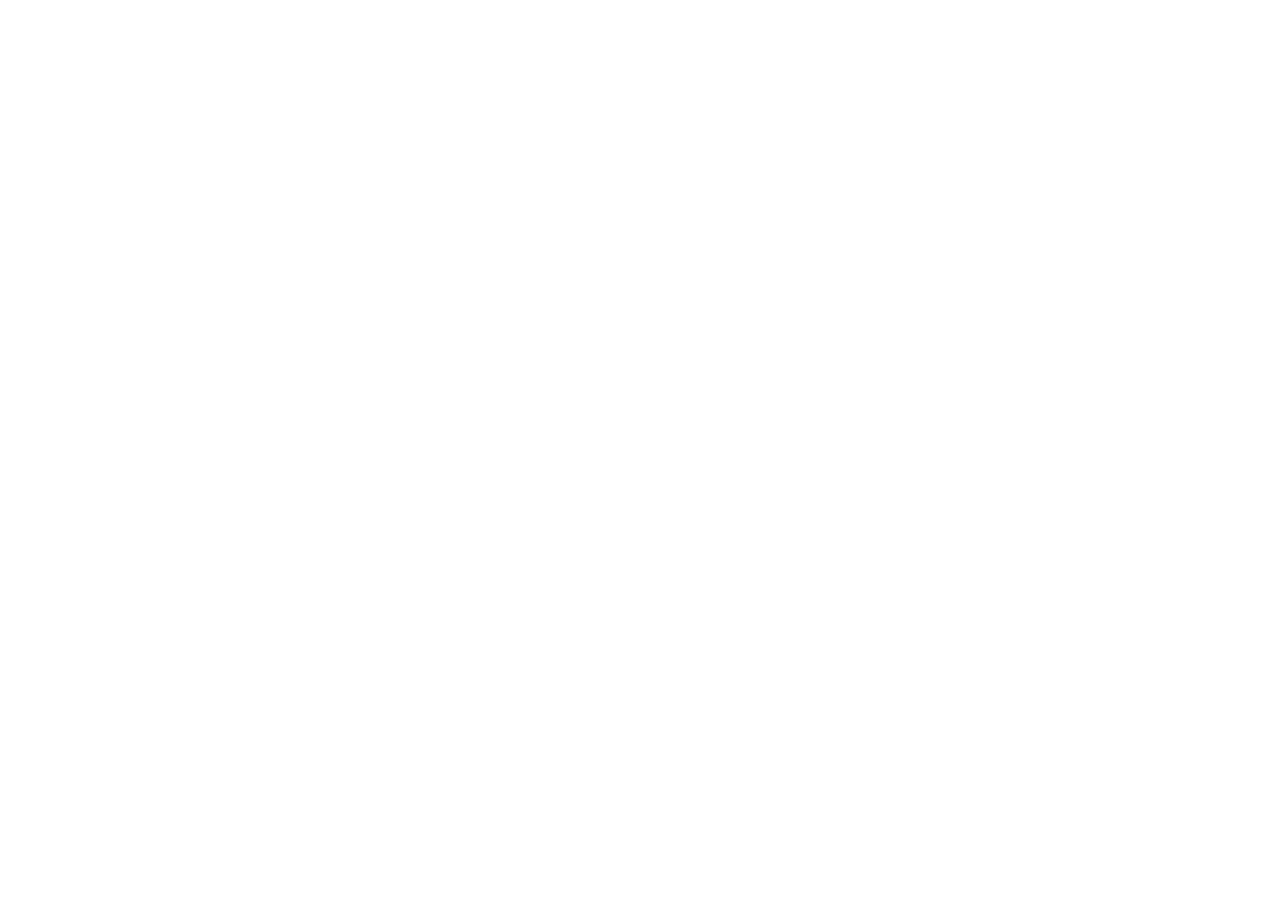
==== index.html @ 86a09c43 "start project" ====
<!DOCTYPE html>
<html lang="en">
<head>
    <meta charset="UTF-8">
    <meta name="viewport" content="width=device-width, initial-scale=1.0">
    <title>Countries api</title>
</head>
<body>
    

    <script src="./app.js"></script>
</body>
</html>
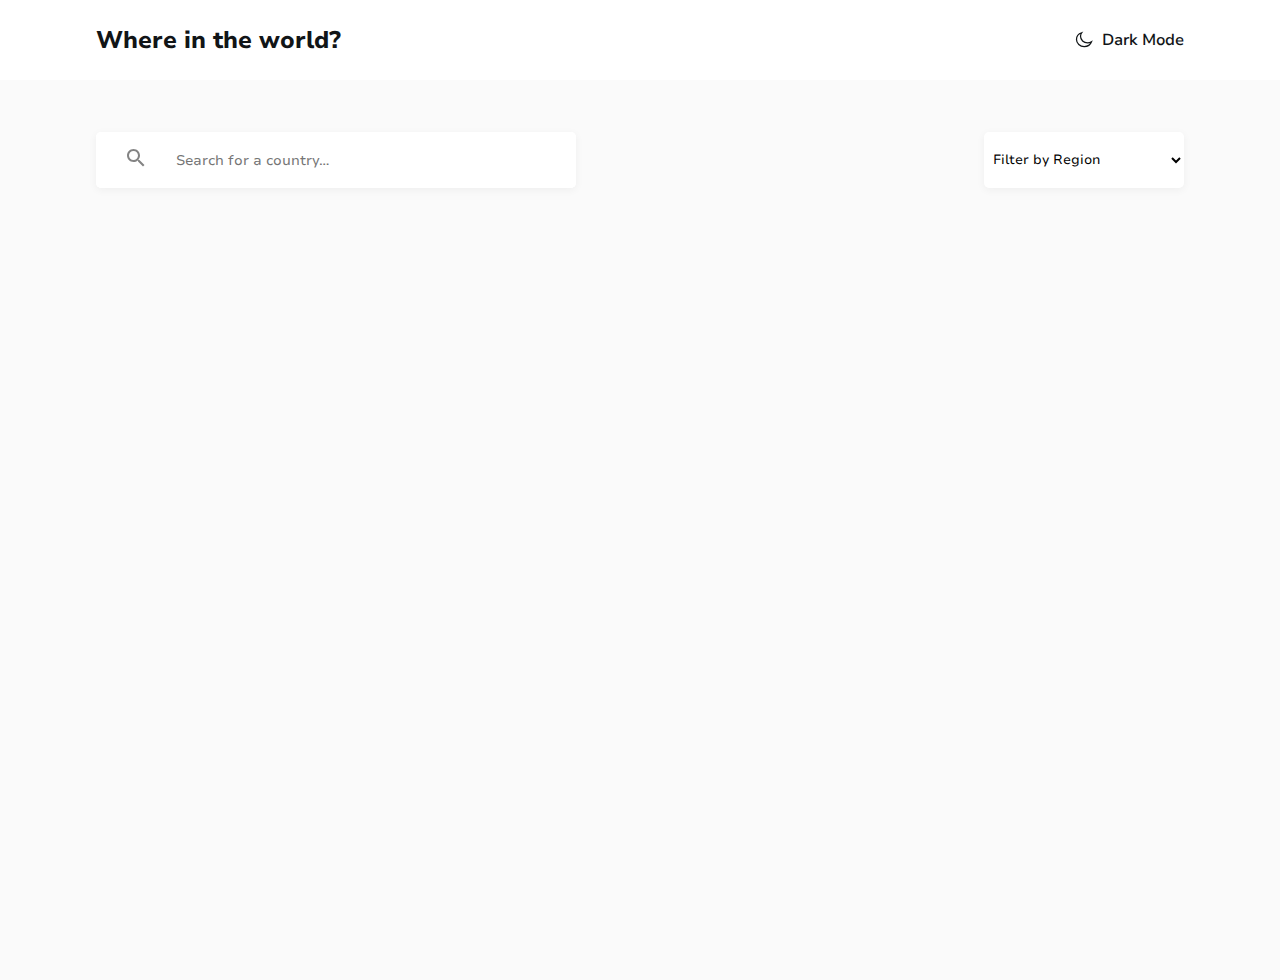
==== commit 88623eb5: "start project" ====
--- a/index.html
+++ b/index.html
@@ -1,13 +1,61 @@
 <!DOCTYPE html>
 <html lang="en">
-<head>
-    <meta charset="UTF-8">
-    <meta name="viewport" content="width=device-width, initial-scale=1.0">
+  <head>
+    <meta charset="UTF-8" />
+    <meta name="viewport" content="width=device-width, initial-scale=1.0" />
     <title>Countries api</title>
-</head>
-<body>
-    
+    <link rel="stylesheet" href="./assets/css/style.css" />
+    <link rel="stylesheet" href="./assets/css/responsive.css" />
+  </head>
+  <body>
 
+    <!-- Header Section -->
+    <header class="header-content">
+      <div class="container header-container">
+        <div class="header-container--title">
+          <h1>Where in the world?</h1>
+        </div>
+        <div class="header-container--theme">
+          <img
+            src="./assets/image/light-moon.svg"
+            alt="dark theme image"
+            class="light-theme--moon"
+          />
+          <p class="light-theme--title">Dark Mode</p>
+        </div>
+      </div>
+    </header>
+
+    <!-- Main Section -->
+    <main class="main-content">
+        <!-- Section One -->
+      <section class="main-header--section">
+        <div class="container main-header--container">
+          <form class="search-content">
+            <button type="submit" class="search-image">
+              <img src="./assets/image/search-icon.svg" alt="" />
+            </button>
+            <input
+              type="text"
+              placeholder="Search for a country…"
+              name="search"
+              class="search-input"
+            />
+          </form>
+          <select class="select-section">
+            <option value="">Filter by Region</option>
+            <option value="value1">Africa</option>
+            <option value="value2">America</option>
+            <option value="value3">Asia</option>
+            <option value="value4">Europe</option>
+            <option value="value5">Oceania</option>
+          </select>
+        </div>
+      </section>
+      
+      <!-- Section Two -->
+      <section></section>
+    </main>
     <script src="./app.js"></script>
-</body>
-</html>+  </body>
+</html>
--- a/assets/css/style.css
+++ b/assets/css/style.css
@@ -0,0 +1,126 @@
+* {
+  margin: 0;
+  padding: 0;
+  font-family: "Nunito Sans";
+  box-sizing: border-box;
+}
+:root {
+  --color-white: #fff;
+  --color-cinder: #111517;
+  --color-alabaster:#FAFAFA;
+  --color-BattleshipGrey:#848484;
+}
+
+@font-face {
+  src: url("../font/NunitoSans_10pt-ExtraBold.ttf");
+  font-family: "Nunito Sans";
+  font-weight: 800;
+}
+@font-face {
+  src: url("../font/NunitoSans_10pt-SemiBold.ttf");
+  font-family: "Nunito Sans";
+  font-weight: 600;
+}
+@font-face {
+    src: url("../font/NunitoSans_7pt-Regular.ttf");
+    font-family: "Nunito Sans";
+    font-weight: 400;
+}
+
+/* Header Section */
+.header-content {
+  width: 100%;
+  height: 80px;
+  background: var(--color-white, #fff);
+  box-shadow: 0px 2px 4px 0px rgba(0, 0, 0, 0.06);
+  display: flex;
+  align-items: center;
+  justify-content: center;
+}
+.header-container {
+  width: 85%;
+  height: 100%;
+  display: flex;
+  align-items: center;
+  justify-content: space-between;
+}
+.header-container--title > h1 {
+  color: var(--color-cinder, #111517);
+  font-size: 24px;
+  font-weight: 800;
+}
+.header-container--theme {
+  display: flex;
+  gap: 8px;
+}
+.light-theme--moon {
+  width: 20px;
+  height: 20px;
+}
+.light-theme--title {
+  color: var(--color-cinder, #111517);
+  font-size: 16px;
+  font-weight: 600;
+}
+.main-content{
+    width: 100%;
+    height: 100dvh;
+    background-color: var(--color-alabaster,#FAFAFA);
+}
+
+/* Main Section */
+
+.main-header--section{
+    width: 100%;
+    height: 160px;
+    display: flex;
+    align-items: center;
+    justify-content: center;
+}
+.main-header--container{
+    width: 85%;
+    height: 100%;
+    /* background-color: red; */
+    display: flex;
+    align-items: center;
+    justify-content: space-between;
+}
+.search-content{
+    width: 480px;
+    height: 56px;
+    border-radius: 5px;
+    background: var(--color-white,#fff);
+    box-shadow: 0px 2px 9px 0px rgba(0, 0, 0, 0.05);
+    display: flex;
+    justify-content: center;
+}
+.search-image{
+    width: 80px;
+    height: 100%;
+    border-style: none;
+    background: var(--color-white,#fff);
+    border-radius: 5px;
+}
+.search-image>img{
+    width: 18px;
+    height: 18px;
+}
+.search-input{
+    width: 400px;
+    height: 100%;
+    color: var(--color-BattleshipGrey,#848484);
+    font-size: 14px;
+    font-weight: 400;
+    border-radius: 5px;
+    border-style: none;
+}
+.select-section{
+    width: 200px;
+    height: 56px;
+    border-radius: 5px;
+    background: var(--color-white,#fff);
+    box-shadow: 0px 2px 9px 0px rgba(0, 0, 0, 0.05);
+    border-style: none;
+    padding: 5px;
+    box-sizing: border-box;
+}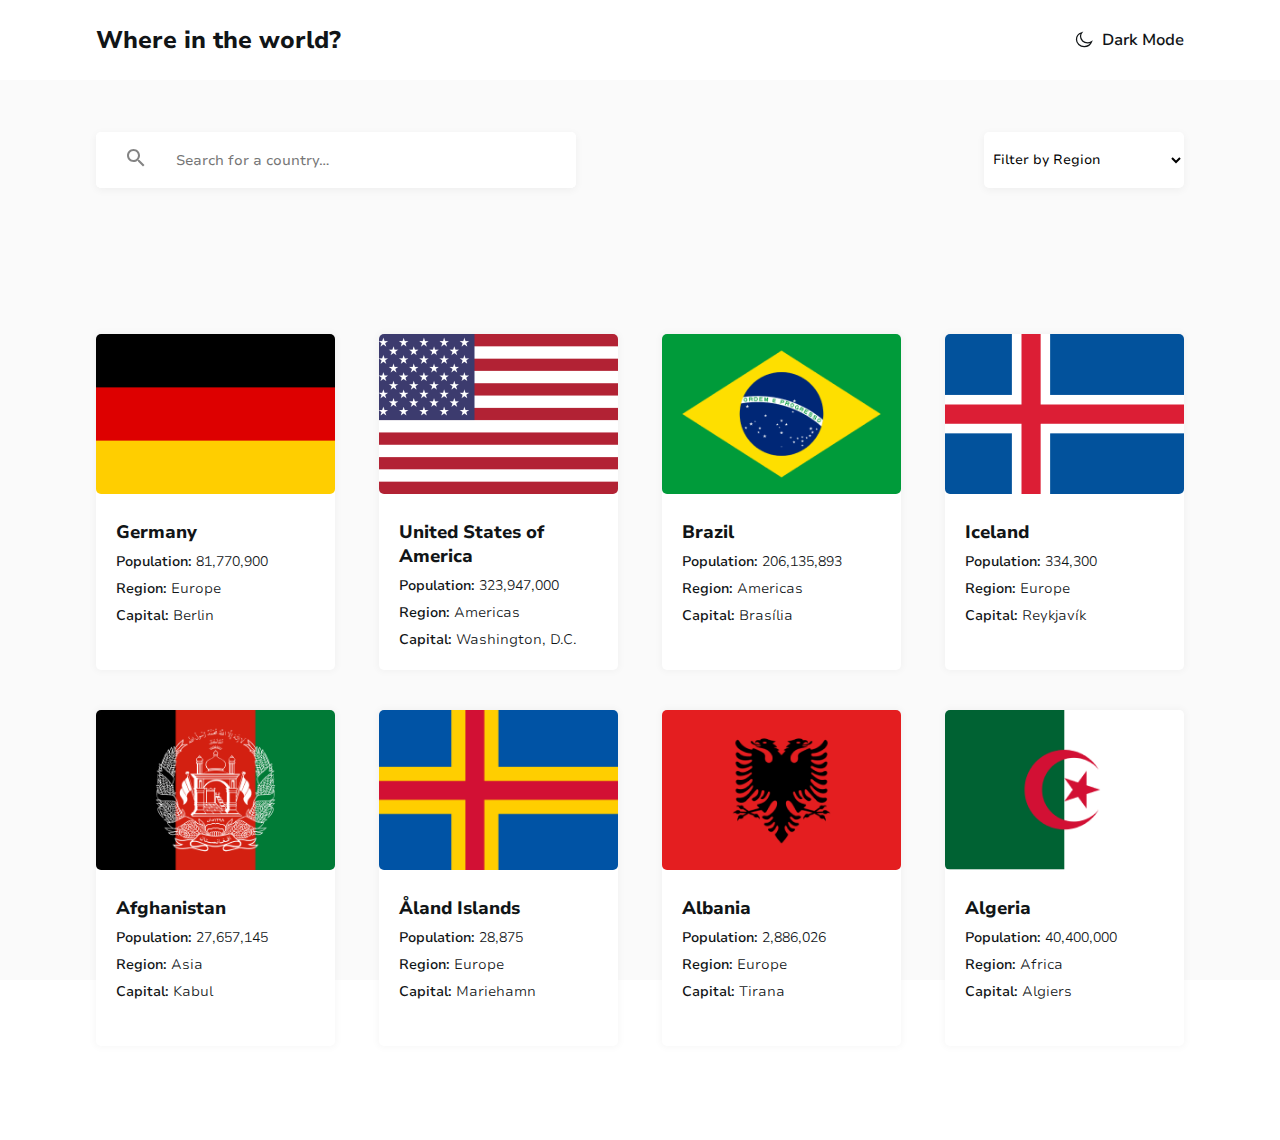
==== commit 12b546ea: "html-css end" ====
--- a/index.html
+++ b/index.html
@@ -8,7 +8,6 @@
     <link rel="stylesheet" href="./assets/css/responsive.css" />
   </head>
   <body>
-
     <!-- Header Section -->
     <header class="header-content">
       <div class="container header-container">
@@ -28,7 +27,7 @@
 
     <!-- Main Section -->
     <main class="main-content">
-        <!-- Section One -->
+      <!-- Section One -->
       <section class="main-header--section">
         <div class="container main-header--container">
           <form class="search-content">
@@ -52,9 +51,122 @@
           </select>
         </div>
       </section>
-      
+
       <!-- Section Two -->
-      <section></section>
+      <section class="main-body--section">
+        <div class="container main-body--container">
+          <div class="container-box">
+            <div class="container-box--img">
+              <img src="./assets/image/germany.png" alt="germany flag" />
+            </div>
+            <div class="container-box--about">
+              <strong class="box-title">Germany</strong>
+              <div class="box-about">
+                <p>Population: <span>81,770,900</span></p>
+                <p>Region: <span>Europe</span></p>
+                <p>Capital: <span>Berlin</span></p>
+              </div>
+            </div>
+          </div>
+          <div class="container-box">
+            <div class="container-box--img">
+              <img src="./assets/image/USD.png" alt="usd flag" />
+            </div>
+            <div class="container-box--about">
+              <strong class="box-title">United States of America</strong>
+              <div class="box-about">
+                <p>Population: <span>323,947,000</span></p>
+                <p>Region: <span>Americas</span></p>
+                <p>Capital: <span>Washington, D.C.</span></p>
+              </div>
+            </div>
+          </div>
+          <div class="container-box">
+            <div class="container-box--img">
+              <img src="./assets/image/brazil.png" alt="brazil flag" />
+            </div>
+            <div class="container-box--about">
+              <srtong class="box-title">Brazil</srtong>
+              <div class="box-about">
+                <p>Population: <span>206,135,893</span></p>
+                <p>Region: <span>Americas</span></p>
+                <p>Capital: <span>Brasília</span></p>
+              </div>
+            </div>
+          </div>
+          <div class="container-box">
+            <div class="container-box--img">
+              <img src="./assets/image/iceland.png" alt="icelang flag" />
+            </div>
+            <div class="container-box--about">
+              <strong class="box-title">Iceland</strong>
+              <div class="box-about">
+                <p>Population: <span>334,300</span></p>
+                <p>Region: <span>Europe</span></p>
+                <p>Capital: <span>Reykjavík</span></p>
+              </div>
+            </div>
+          </div>
+          <div class="container-box">
+            <div class="container-box--img">
+              <img
+                src="./assets/image/afghanistan.png"
+                alt="afghanistan flag"
+              />
+            </div>
+            <div class="container-box--about">
+              <strong class="box-title">Afghanistan</strong>
+              <div class="box-about">
+                <p>Population: <span>27,657,145</span></p>
+                <p>Region: <span>Asia</span></p>
+                <p>Capital: <span>Kabul</span></p>
+              </div>
+            </div>
+          </div>
+          <div class="container-box">
+            <div class="container-box--img">
+              <img
+                src="./assets/image/aland-islands.png"
+                alt="aland-islands flag"
+              />
+            </div>
+            <div class="container-box--about">
+              <strong class="box-title">Åland Islands</strong>
+              <div class="box-about">
+                <p>Population: <span>28,875</span></p>
+                <p>Region: <span>Europe</span></p>
+                <p>Capital: <span>Mariehamn</span></p>
+              </div>
+            </div>
+          </div>
+          <div class="container-box">
+            <div class="container-box--img">
+              <img src="./assets/image/albania.png" alt="albania flag" />
+            </div>
+            <div class="container-box--about">
+              <strong class="box-title">Albania</strong>
+              <div class="box-about">
+                <p>Population: <span>2,886,026</span></p>
+                <p>Region: <span>Europe</span></p>
+                <p>Capital: <span>Tirana</span></p>
+              </div>
+            </div>
+          </div>
+          <div class="container-box">
+            <div class="container-box--img">
+              <img src="./assets/image/algeria.png" alt="algeria flag" />
+            </div>
+            <div class="container-box--about">
+              <strong class="box-title">Algeria</strong>
+              <div class="box-about">
+                <p>Population: <span>40,400,000</span></p>
+                <p>Region: <span>Africa</span></p>
+                <p>Capital: <span>Algiers</span></p>
+              </div>
+            </div>
+          </div>
+        </div>
+      </section>
     </main>
     <script src="./app.js"></script>
   </body>
--- a/assets/css/style.css
+++ b/assets/css/style.css
@@ -25,6 +25,11 @@
     src: url("../font/NunitoSans_7pt-Regular.ttf");
     font-family: "Nunito Sans";
     font-weight: 400;
+}
+@font-face {
+    src: url("../font/NunitoSans_7pt-Light.ttf");
+    font-family: "Nunito Sans";
+    font-weight: 300;
 }
 
 /* Header Section */
@@ -70,6 +75,7 @@
 
 /* Main Section */
 
+/* Section One */
 .main-header--section{
     width: 100%;
     height: 160px;
@@ -80,7 +86,6 @@
 .main-header--container{
     width: 85%;
     height: 100%;
-    /* background-color: red; */
     display: flex;
     align-items: center;
     justify-content: space-between;
@@ -123,4 +128,59 @@
     border-style: none;
     padding: 5px;
     box-sizing: border-box;
+}
+
+/* SEction Two */
+.main-body--section{
+    width: 100%;
+    height: 100dvh;
+    display: flex;
+    align-items: center;
+    justify-content: center;
+}
+.main-body--container{
+    width: 85%;
+    height: auto;
+    display: flex;
+    align-items: center;
+    justify-content: space-between;
+    flex-wrap: wrap;
+    gap: 40px;
+}
+.container-box{
+    width: 22%;
+    height: 336px;
+    border-radius: 5px;
+    background: var(--color-white,#fff);
+    box-shadow: 0px 0px 7px 2px rgba(0, 0, 0, 0.03);
+}
+.container-box--img{
+    width: 100%;
+}
+.container-box--img>img{
+    width: 100%;
+    height: 160px;
+    object-fit: cover;
+    object-position: 50% 50%;
+    border-radius: 5px;
+}
+.box-title{
+    color: var(--color-cinder,#111517);
+    font-size: 18px;
+    font-weight: 800;
+}
+.container-box--about{
+    width: 100%;
+    padding: 20px;
+}
+.box-about>p{
+    color: var(--color-cinder,#111517);
+    font-size: 14px;
+    font-weight: 600;
+    margin-top: 8px;
+}
+.box-about>p>span{
+    color: var(--color-cinder,#111517);
+    font-size: 14px;
+    font-weight: 300;
 }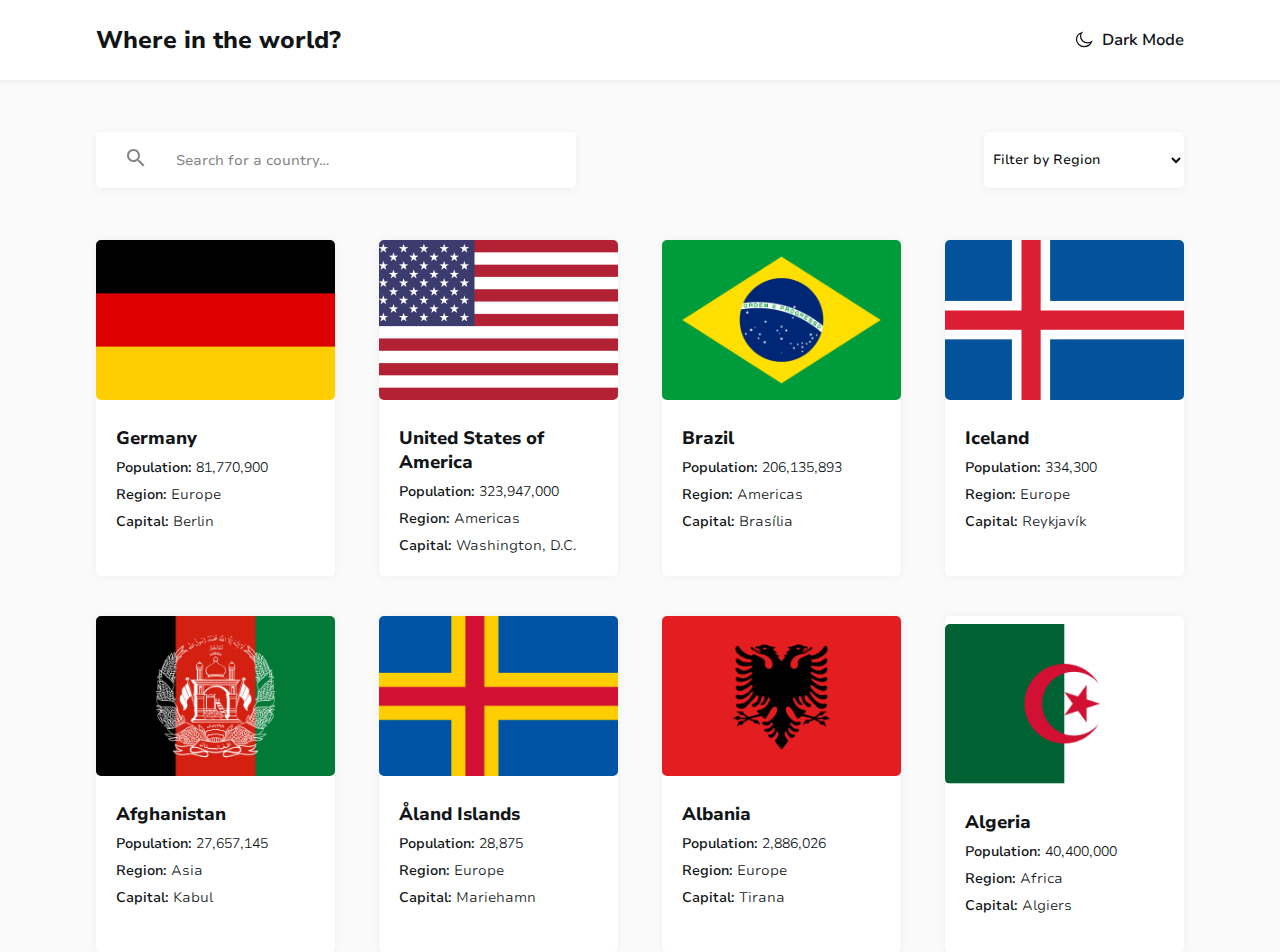
==== commit 4d216eaf: "detail page" ====
--- a/index.html
+++ b/index.html
@@ -12,7 +12,7 @@
     <header class="header-content">
       <div class="container header-container">
         <div class="header-container--title">
-          <h1>Where in the world?</h1>
+          <a href="./detail.html">Where in the world?</a>
         </div>
         <div class="header-container--theme">
           <img
@@ -62,9 +62,9 @@
             <div class="container-box--about">
               <strong class="box-title">Germany</strong>
               <div class="box-about">
-                <p>Population: <span>81,770,900</span></p>
-                <p>Region: <span>Europe</span></p>
-                <p>Capital: <span>Berlin</span></p>
+                <p class="box-about--content">Population: <span>81,770,900</span></p>
+                <p class="box-about--content">Region: <span>Europe</span></p>
+                <p class="box-about--content">Capital: <span>Berlin</span></p>
               </div>
             </div>
           </div>
@@ -75,9 +75,9 @@
             <div class="container-box--about">
               <strong class="box-title">United States of America</strong>
               <div class="box-about">
-                <p>Population: <span>323,947,000</span></p>
-                <p>Region: <span>Americas</span></p>
-                <p>Capital: <span>Washington, D.C.</span></p>
+                <p class="box-about--content">Population: <span>323,947,000</span></p>
+                <p class="box-about--content">Region: <span>Americas</span></p>
+                <p class="box-about--content">Capital: <span>Washington, D.C.</span></p>
               </div>
             </div>
           </div>
@@ -88,9 +88,9 @@
             <div class="container-box--about">
               <srtong class="box-title">Brazil</srtong>
               <div class="box-about">
-                <p>Population: <span>206,135,893</span></p>
-                <p>Region: <span>Americas</span></p>
-                <p>Capital: <span>Brasília</span></p>
+                <p class="box-about--content">Population: <span>206,135,893</span></p>
+                <p class="box-about--content">Region: <span>Americas</span></p>
+                <p class="box-about--content">Capital: <span>Brasília</span></p>
               </div>
             </div>
           </div>
@@ -101,9 +101,9 @@
             <div class="container-box--about">
               <strong class="box-title">Iceland</strong>
               <div class="box-about">
-                <p>Population: <span>334,300</span></p>
-                <p>Region: <span>Europe</span></p>
-                <p>Capital: <span>Reykjavík</span></p>
+                <p class="box-about--content">Population: <span>334,300</span></p>
+                <p class="box-about--content">Region: <span>Europe</span></p>
+                <p class="box-about--content">Capital: <span>Reykjavík</span></p>
               </div>
             </div>
           </div>
@@ -117,9 +117,9 @@
             <div class="container-box--about">
               <strong class="box-title">Afghanistan</strong>
               <div class="box-about">
-                <p>Population: <span>27,657,145</span></p>
-                <p>Region: <span>Asia</span></p>
-                <p>Capital: <span>Kabul</span></p>
+                <p class="box-about--content">Population: <span>27,657,145</span></p>
+                <p class="box-about--content">Region: <span>Asia</span></p>
+                <p class="box-about--content">Capital: <span>Kabul</span></p>
               </div>
             </div>
           </div>
@@ -133,9 +133,9 @@
             <div class="container-box--about">
               <strong class="box-title">Åland Islands</strong>
               <div class="box-about">
-                <p>Population: <span>28,875</span></p>
-                <p>Region: <span>Europe</span></p>
-                <p>Capital: <span>Mariehamn</span></p>
+                <p class="box-about--content">Population: <span>28,875</span></p>
+                <p class="box-about--content">Region: <span>Europe</span></p>
+                <p class="box-about--content">Capital: <span>Mariehamn</span></p>
               </div>
             </div>
           </div>
@@ -146,22 +146,22 @@
             <div class="container-box--about">
               <strong class="box-title">Albania</strong>
               <div class="box-about">
-                <p>Population: <span>2,886,026</span></p>
-                <p>Region: <span>Europe</span></p>
-                <p>Capital: <span>Tirana</span></p>
+                <p class="box-about--content">Population: <span>2,886,026</span></p>
+                <p class="box-about--content">Region: <span>Europe</span></p>
+                <p class="box-about--content">Capital: <span>Tirana</span></p>
               </div>
             </div>
           </div>
           <div class="container-box">
             <div class="container-box--img">
-              <img src="./assets/image/algeria.png" alt="algeria flag" />
+              <img class="box-about--content" src="./assets/image/algeria.png" alt="algeria flag" />
             </div>
             <div class="container-box--about">
               <strong class="box-title">Algeria</strong>
               <div class="box-about">
-                <p>Population: <span>40,400,000</span></p>
-                <p>Region: <span>Africa</span></p>
-                <p>Capital: <span>Algiers</span></p>
+                <p class="box-about--content">Population: <span>40,400,000</span></p>
+                <p class="box-about--content">Region: <span>Africa</span></p>
+                <p class="box-about--content">Capital: <span>Algiers</span></p>
               </div>
             </div>
           </div>
--- a/assets/css/style.css
+++ b/assets/css/style.css
@@ -5,10 +5,14 @@
   box-sizing: border-box;
 }
 :root {
+  /* Light Theme */
   --color-white: #fff;
   --color-cinder: #111517;
-  --color-alabaster:#FAFAFA;
-  --color-BattleshipGrey:#848484;
+  --color-alabaster: #fafafa;
+  --color-BattleshipGrey: #848484;
+  /* Dark Theme */
+  --color-darkSlateGrey: #2b3844;
+  --color-ebonyClay: #202c36;
 }
 
 @font-face {
@@ -22,14 +26,20 @@
   font-weight: 600;
 }
 @font-face {
-    src: url("../font/NunitoSans_7pt-Regular.ttf");
-    font-family: "Nunito Sans";
-    font-weight: 400;
+  src: url("../font/NunitoSans_7pt-Regular.ttf");
+  font-family: "Nunito Sans";
+  font-weight: 400;
 }
 @font-face {
-    src: url("../font/NunitoSans_7pt-Light.ttf");
-    font-family: "Nunito Sans";
-    font-weight: 300;
+  src: url("../font/NunitoSans_7pt-Light.ttf");
+  font-family: "Nunito Sans";
+  font-weight: 300;
+}
+body {
+  background-color: var(--color-alabaster, #fafafa);
+}
+body.active {
+  background-color: var(--color-ebonyClay, #202c36);
 }
 
 /* Header Section */
@@ -42,6 +52,9 @@
   align-items: center;
   justify-content: center;
 }
+body.active .header-content {
+  background-color: var(--color-darkSlateGrey, #2b3844);
+}
 .header-container {
   width: 85%;
   height: 100%;
@@ -49,10 +62,14 @@
   align-items: center;
   justify-content: space-between;
 }
-.header-container--title > h1 {
+.header-container--title > a {
   color: var(--color-cinder, #111517);
   font-size: 24px;
   font-weight: 800;
+  text-decoration: none;
+}
+body.active .header-container--title > a {
+  color: var(--color-white, #fff);
 }
 .header-container--theme {
   display: flex;
@@ -61,126 +78,276 @@
 .light-theme--moon {
   width: 20px;
   height: 20px;
+  cursor: pointer;
 }
 .light-theme--title {
   color: var(--color-cinder, #111517);
   font-size: 16px;
   font-weight: 600;
 }
-.main-content{
-    width: 100%;
-    height: 100dvh;
-    background-color: var(--color-alabaster,#FAFAFA);
+body.active .light-theme--title {
+  color: var(--color-white, #fff);
+}
+.main-content {
+  width: 100%;
 }
 
 /* Main Section */
 
 /* Section One */
-.main-header--section{
-    width: 100%;
-    height: 160px;
-    display: flex;
-    align-items: center;
-    justify-content: center;
-}
-.main-header--container{
-    width: 85%;
-    height: 100%;
-    display: flex;
-    align-items: center;
-    justify-content: space-between;
-}
-.search-content{
-    width: 480px;
-    height: 56px;
-    border-radius: 5px;
-    background: var(--color-white,#fff);
-    box-shadow: 0px 2px 9px 0px rgba(0, 0, 0, 0.05);
-    display: flex;
-    justify-content: center;
-}
-.search-image{
-    width: 80px;
-    height: 100%;
-    border-style: none;
-    background: var(--color-white,#fff);
-    border-radius: 5px;
-}
-.search-image>img{
-    width: 18px;
-    height: 18px;
-}
-.search-input{
-    width: 400px;
-    height: 100%;
-    color: var(--color-BattleshipGrey,#848484);
-    font-size: 14px;
-    font-weight: 400;
-    border-radius: 5px;
-    border-style: none;
-}
-.select-section{
-    width: 200px;
-    height: 56px;
-    border-radius: 5px;
-    background: var(--color-white,#fff);
-    box-shadow: 0px 2px 9px 0px rgba(0, 0, 0, 0.05);
-    border-style: none;
-    padding: 5px;
-    box-sizing: border-box;
-}
-
-/* SEction Two */
-.main-body--section{
-    width: 100%;
-    height: 100dvh;
-    display: flex;
-    align-items: center;
-    justify-content: center;
-}
-.main-body--container{
-    width: 85%;
-    height: auto;
-    display: flex;
-    align-items: center;
-    justify-content: space-between;
-    flex-wrap: wrap;
-    gap: 40px;
-}
-.container-box{
-    width: 22%;
-    height: 336px;
-    border-radius: 5px;
-    background: var(--color-white,#fff);
-    box-shadow: 0px 0px 7px 2px rgba(0, 0, 0, 0.03);
-}
-.container-box--img{
-    width: 100%;
-}
-.container-box--img>img{
-    width: 100%;
-    height: 160px;
-    object-fit: cover;
-    object-position: 50% 50%;
-    border-radius: 5px;
-}
-.box-title{
-    color: var(--color-cinder,#111517);
-    font-size: 18px;
-    font-weight: 800;
-}
-.container-box--about{
-    width: 100%;
-    padding: 20px;
-}
-.box-about>p{
-    color: var(--color-cinder,#111517);
-    font-size: 14px;
-    font-weight: 600;
-    margin-top: 8px;
-}
-.box-about>p>span{
-    color: var(--color-cinder,#111517);
-    font-size: 14px;
-    font-weight: 300;
+.main-header--section {
+  width: 100%;
+  height: 160px;
+  display: flex;
+  align-items: center;
+  justify-content: center;
+}
+.main-header--container {
+  width: 85%;
+  height: 100%;
+  display: flex;
+  align-items: center;
+  justify-content: space-between;
+}
+.search-content {
+  width: 480px;
+  height: 56px;
+  border-radius: 5px;
+  background: var(--color-white, #fff);
+  box-shadow: 0px 2px 9px 0px rgba(0, 0, 0, 0.05);
+  display: flex;
+  justify-content: center;
+}
+.body.active .search-content {
+  background-color: var(--color-darkSlateGrey, #2b3844);
+}
+.search-image {
+  width: 80px;
+  height: 100%;
+  border-style: none;
+  background-color: var(--color-white, #fff);
+  border-radius: 5px;
+}
+.body.active .search-image {
+  background-color: var(--color-darkSlateGrey, #2b3844);
+}
+.search-image > img {
+  width: 18px;
+  height: 18px;
+  background-color: var(--color-white, #fff);
+}
+.body.active .search-image > img {
+  background-color: var(--color-darkSlateGrey, #2b3844) !important;
+}
+.search-input {
+  width: 400px;
+  height: 100%;
+  font-size: 14px;
+  font-weight: 400;
+  border-radius: 5px;
+  border-style: none;
+}
+body.active .search-input {
+  background-color: var(--color-darkSlateGrey, #2b3844);
+}
+.search-input::placeholder {
+  color: var(--color-BattleshipGrey, #848484);
+}
+body.active .search-input::placeholder {
+  color: var(--color-white, #fff);
+}
+.search-input:focus-visible {
+  outline: var(--color-BattleshipGrey, #848484);
+}
+.select-section {
+  width: 200px;
+  height: 56px;
+  border-radius: 5px;
+  background: var(--color-white, #fff);
+  box-shadow: 0px 2px 9px 0px rgba(0, 0, 0, 0.05);
+  border-style: none;
+  padding: 5px;
+  box-sizing: border-box;
+}
+body.active .select-section {
+  background-color: var(--color-darkSlateGrey, #2b3844);
+  color: var(--color-white, #fff);
+}
+
+/* Section Two */
+.main-body--section {
+  width: 100%;
+  height: 100%;
+  /* background-color: red; */
+  display: flex;
+  align-items: center;
+  justify-content: center;
+}
+.main-body--container {
+  width: 85%;
+  height: auto;
+  display: flex;
+  align-items: center;
+  justify-content: space-between;
+  flex-wrap: wrap;
+  gap: 40px;
+}
+.container-box {
+  width: 22%;
+  height: 336px;
+  border-radius: 5px;
+  background: var(--color-white, #fff);
+  box-shadow: 0px 0px 7px 2px rgba(0, 0, 0, 0.03);
+}
+body.active .container-box {
+  background-color: var(--color-darkSlateGrey, #2b3844);
+}
+.container-box--img {
+  width: 100%;
+}
+.container-box--img > img {
+  width: 100%;
+  height: 160px;
+  object-fit: cover;
+  object-position: 50% 50%;
+  border-radius: 5px;
+}
+.box-title {
+  color: var(--color-cinder, #111517);
+  font-size: 18px;
+  font-weight: 800;
+}
+.body.active .box-title {
+  color: red;
+}
+.container-box--about {
+  width: 100%;
+  padding: 20px;
+}
+.box-about--content {
+  color: var(--color-cinder, #111517);
+  font-size: 14px;
+  font-weight: 600;
+  margin-top: 8px;
+}
+.body.active .box-about--content {
+  color: var(--color-white, #fff);
+}
+.box-about > p > span {
+  color: var(--color-cinder, #111517);
+  font-size: 14px;
+  font-weight: 300;
+}
+.body.active .box-about > p > span {
+  color: var(--color-white, #fff);
+}
+
+/* Detail page */
+
+.left-section {
+  width: 100%;
+  height: 150px;
+}
+.container-left {
+  width: 85%;
+  height: 100%;
+  margin: auto;
+  display: flex;
+  align-items: center;
+}
+.container-left-detail {
+  width: 136px;
+  height: 40px;
+  display: flex;
+  align-items: center;
+  justify-content: center;
+}
+.left-image {
+  width: 20px;
+  height: 20px;
+  cursor: pointer;
+  background-color: var(--color-white, #fff);
+  border-color: transparent;
+}
+.body.active .left-image{
+  background-color: var(--color-darkSlateGrey,#2b3844);
+}
+.left-content {
+  width: 60px;
+  height: 20px;
+  color: var(--color-cinder, #111517);
+  font-size: 16px;
+  font-weight: 300;
+  background-color: var(--color-white, #fff);
+  border-color: transparent;
+}
+.body.active .left-content {
+  background-color: var(--color-darkSlateGrey,#2b3844);
+  color: var(--color-white,#fff);
+}
+.detail-container{
+  width: 85%;
+  height: 450px;
+  margin: auto;
+  display: flex;
+  align-items:flex-start;
+  justify-content: center;
+}
+.detail-box--image{
+  width: 49%;
+  height: 100%;
+}
+.box-detail{
+  width: 49%;
+  height: 80%;
+  display: flex;
+  justify-content: space-around;
+  flex-direction: column;
+}
+.detail-image{
+  width: 90%;
+  height: 80%;
+  border-radius: 5px;
+  object-fit: cover;
+  object-position: 50% 50%;
+}
+.detail-box--about{
+  display: flex;
+  align-items: flex-start;
+  justify-content: space-between;
+}
+.detail-about--footer{
+  display: flex;
+  align-items: center;
+  flex-direction: row;
+  gap: 20px;
+}
+.box-detail--title{
+  color:var(--color-cinder, #111517);
+  font-size: 32px;
+  font-weight: 800;
+}
+.detail-about-paragrfh{
+  color:var(--color-cinder, #111517);
+  font-size: 16px;
+  font-weight: 600;
+  line-height: 33px;
+}
+.detail-about-paragrfh>span{
+  color:var(--color-cinder, #111517);
+  font-size: 16px;
+  font-weight: 300;
+}
+.detail-footer--title{
+  color:var(--color-cinder, #111517);
+  font-size: 16px;
+  font-weight: 600;
+}
+.detail-footer--button{
+  width: 96px;
+height: 28px;
+border-radius: 2px;
+border: 0px solid #979797;
+box-shadow: 0px 0px 4px 1px rgba(0, 0, 0, 0.10);
+  background-color: var(--color-white,#fff);
 }--- a/assets/css/responsive.css
+++ b/assets/css/responsive.css
@@ -0,0 +1,188 @@
+@media (max-width: 1200px) {
+  .header-container {
+    width: 90%;
+  }
+  .main-header--container {
+    width: 90%;
+  }
+  .search-content {
+    width: 63%;
+  }
+  .main-body--container {
+    width: 90%;
+    justify-content: space-around;
+  }
+  .container-box {
+    width: 30%;
+  }
+}
+
+@media (max-width: 992px) {
+  /* Index Page */
+  .header-container {
+    width: 90%;
+  }
+  .main-header--container {
+    width: 90%;
+  }
+  .search-content {
+    width: 63%;
+  }
+  .main-body--container {
+    width: 90%;
+    justify-content: space-around;
+  }
+  .container-box {
+    width: 29%;
+    height: 360px;
+  }
+    /* Detail Page */
+    .detail-container{
+      width: 89%;
+      height: 400px;
+      gap: 20px;
+    }
+    .detail-box--image {
+      width: 100%;
+      height: 90%;
+    }
+    .detail-image {
+      width: 100%;
+      height: 80%;
+    }
+    .box-detail {
+      width: 100%;
+      height: 100%;
+      gap: 30px;
+    }
+    .detail-box--about {
+      flex-direction: column;
+      gap: 30px;
+    }
+    .detail-about--footer {
+      flex-wrap: wrap;
+    }
+    .detail-footer--title {
+      width: 100%;
+    }
+}
+
+@media (max-width: 768px) {
+  /* Index Page */
+  .header-container {
+    width: 90%;
+  }
+  .main-header--container {
+    width: 90%;
+  }
+  .search-content {
+    width: 60%;
+  }
+  .main-body--container {
+    width: 90%;
+  }
+  .container-box {
+    width: 45%;
+  }
+  /* Detail Page */
+  .detail-container{
+    width: 93%;
+    height: 400px;
+    display: block;
+  }
+  .detail-box--image {
+    width: 100%;
+    height: 100%;
+  }
+  .detail-image {
+    width: 100%;
+    height: 85%;
+  }
+  .box-detail {
+    width: 100%;
+    height: 100%;
+    gap: 30px;
+  }
+  .detail-box--about {
+    flex-direction: column;
+    gap: 30px;
+  }
+  .detail-about--footer {
+    flex-wrap: wrap;
+  }
+  .detail-footer--title {
+    width: 100%;
+  }
+
+}
+
+@media (max-width: 576px) {
+  /* Index Page */
+  .header-container {
+    width: 93%;
+  }
+  .header-container--title > h1 {
+    font-size: 16px;
+  }
+  .light-theme--title {
+    font-size: 14px;
+  }
+  .light-theme--moon {
+    width: 16px;
+    height: 16px;
+  }
+  .main-header--section {
+    height: 200px;
+  }
+  .main-header--container {
+    width: 93%;
+    height: 65%;
+    flex-direction: column;
+    align-items: normal;
+  }
+  .search-content {
+    width: 100%;
+    height: 48px;
+  }
+  .select-section {
+    height: 48px;
+  }
+  .main-body--container {
+    width: 93%;
+    height: 100dvh;
+    justify-content: center;
+  }
+  .container-box {
+    width: 70%;
+  }
+
+  /* Detail Page */
+  .detail-container{
+    width: 93%;
+    height: 400px;
+    display: block;
+  }
+  .detail-box--image {
+    width: 100%;
+    height: 90%;
+  }
+  .detail-image {
+    width: 100%;
+    height: 80%;
+  }
+  .box-detail {
+    width: 100%;
+    height: 100%;
+    gap: 30px;
+  }
+  .detail-box--about {
+    flex-direction: column;
+    gap: 30px;
+  }
+  .detail-about--footer {
+    flex-wrap: wrap;
+  }
+  .detail-footer--title {
+    width: 100%;
+  }
+}
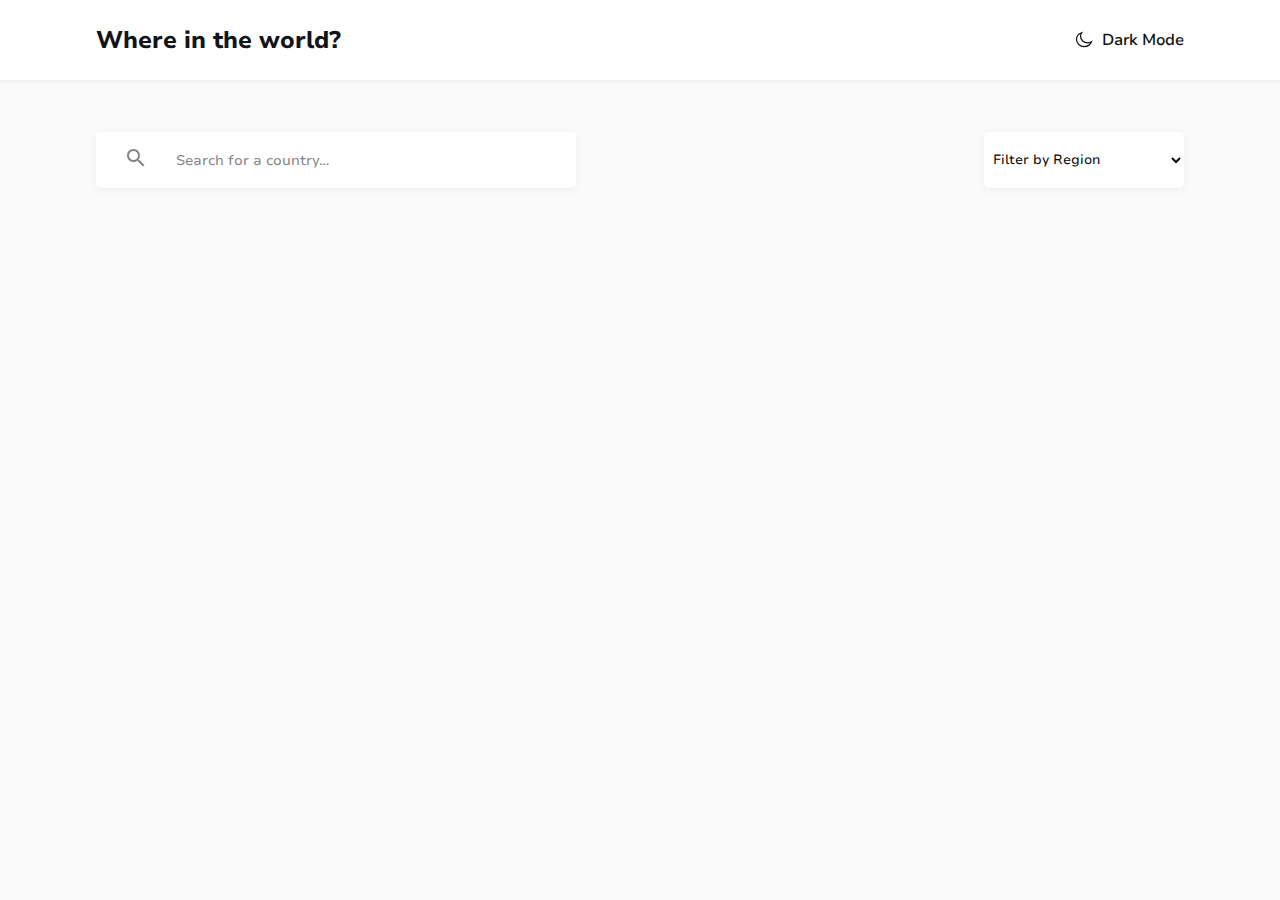
==== commit 5c368ebe: "countries data" ====
--- a/index.html
+++ b/index.html
@@ -43,131 +43,20 @@
           </form>
           <select class="select-section">
             <option value="">Filter by Region</option>
-            <option value="value1">Africa</option>
-            <option value="value2">America</option>
-            <option value="value3">Asia</option>
-            <option value="value4">Europe</option>
-            <option value="value5">Oceania</option>
+            <option value="Africa">Africa</option>
+            <option value="America">America</option>
+            <option value="Asia">Asia</option>
+            <option value="Europe">Europe</option>
+            <option value="Oceania">Oceania</option>
           </select>
         </div>
       </section>
 
       <!-- Section Two -->
       <section class="main-body--section">
-        <div class="container main-body--container">
-          <div class="container-box">
-            <div class="container-box--img">
-              <img src="./assets/image/germany.png" alt="germany flag" />
-            </div>
-            <div class="container-box--about">
-              <strong class="box-title">Germany</strong>
-              <div class="box-about">
-                <p class="box-about--content">Population: <span>81,770,900</span></p>
-                <p class="box-about--content">Region: <span>Europe</span></p>
-                <p class="box-about--content">Capital: <span>Berlin</span></p>
-              </div>
-            </div>
-          </div>
-          <div class="container-box">
-            <div class="container-box--img">
-              <img src="./assets/image/USD.png" alt="usd flag" />
-            </div>
-            <div class="container-box--about">
-              <strong class="box-title">United States of America</strong>
-              <div class="box-about">
-                <p class="box-about--content">Population: <span>323,947,000</span></p>
-                <p class="box-about--content">Region: <span>Americas</span></p>
-                <p class="box-about--content">Capital: <span>Washington, D.C.</span></p>
-              </div>
-            </div>
-          </div>
-          <div class="container-box">
-            <div class="container-box--img">
-              <img src="./assets/image/brazil.png" alt="brazil flag" />
-            </div>
-            <div class="container-box--about">
-              <srtong class="box-title">Brazil</srtong>
-              <div class="box-about">
-                <p class="box-about--content">Population: <span>206,135,893</span></p>
-                <p class="box-about--content">Region: <span>Americas</span></p>
-                <p class="box-about--content">Capital: <span>Brasília</span></p>
-              </div>
-            </div>
-          </div>
-          <div class="container-box">
-            <div class="container-box--img">
-              <img src="./assets/image/iceland.png" alt="icelang flag" />
-            </div>
-            <div class="container-box--about">
-              <strong class="box-title">Iceland</strong>
-              <div class="box-about">
-                <p class="box-about--content">Population: <span>334,300</span></p>
-                <p class="box-about--content">Region: <span>Europe</span></p>
-                <p class="box-about--content">Capital: <span>Reykjavík</span></p>
-              </div>
-            </div>
-          </div>
-          <div class="container-box">
-            <div class="container-box--img">
-              <img
-                src="./assets/image/afghanistan.png"
-                alt="afghanistan flag"
-              />
-            </div>
-            <div class="container-box--about">
-              <strong class="box-title">Afghanistan</strong>
-              <div class="box-about">
-                <p class="box-about--content">Population: <span>27,657,145</span></p>
-                <p class="box-about--content">Region: <span>Asia</span></p>
-                <p class="box-about--content">Capital: <span>Kabul</span></p>
-              </div>
-            </div>
-          </div>
-          <div class="container-box">
-            <div class="container-box--img">
-              <img
-                src="./assets/image/aland-islands.png"
-                alt="aland-islands flag"
-              />
-            </div>
-            <div class="container-box--about">
-              <strong class="box-title">Åland Islands</strong>
-              <div class="box-about">
-                <p class="box-about--content">Population: <span>28,875</span></p>
-                <p class="box-about--content">Region: <span>Europe</span></p>
-                <p class="box-about--content">Capital: <span>Mariehamn</span></p>
-              </div>
-            </div>
-          </div>
-          <div class="container-box">
-            <div class="container-box--img">
-              <img src="./assets/image/albania.png" alt="albania flag" />
-            </div>
-            <div class="container-box--about">
-              <strong class="box-title">Albania</strong>
-              <div class="box-about">
-                <p class="box-about--content">Population: <span>2,886,026</span></p>
-                <p class="box-about--content">Region: <span>Europe</span></p>
-                <p class="box-about--content">Capital: <span>Tirana</span></p>
-              </div>
-            </div>
-          </div>
-          <div class="container-box">
-            <div class="container-box--img">
-              <img class="box-about--content" src="./assets/image/algeria.png" alt="algeria flag" />
-            </div>
-            <div class="container-box--about">
-              <strong class="box-title">Algeria</strong>
-              <div class="box-about">
-                <p class="box-about--content">Population: <span>40,400,000</span></p>
-                <p class="box-about--content">Region: <span>Africa</span></p>
-                <p class="box-about--content">Capital: <span>Algiers</span></p>
-              </div>
-            </div>
-          </div>
-        </div>
+        <div class="container main-body--container"></div>
       </section>
     </main>
-    <script src="./app.js"></script>
+    <script src="./assets/js/app.js"></script>
   </body>
 </html>
--- a/assets/css/style.css
+++ b/assets/css/style.css
@@ -41,6 +41,9 @@
 body.active {
   background-color: var(--color-ebonyClay, #202c36);
 }
+a{
+  text-decoration: none;
+}
 
 /* Header Section */
 .header-content {
@@ -68,7 +71,7 @@
   font-weight: 800;
   text-decoration: none;
 }
-body.active .header-container--title > a {
+body.active .header-container--title  a {
   color: var(--color-white, #fff);
 }
 .header-container--theme {
@@ -118,7 +121,7 @@
   display: flex;
   justify-content: center;
 }
-.body.active .search-content {
+body.active .search-content {
   background-color: var(--color-darkSlateGrey, #2b3844);
 }
 .search-image {
@@ -128,7 +131,7 @@
   background-color: var(--color-white, #fff);
   border-radius: 5px;
 }
-.body.active .search-image {
+body.active .search-image {
   background-color: var(--color-darkSlateGrey, #2b3844);
 }
 .search-image > img {
@@ -136,8 +139,8 @@
   height: 18px;
   background-color: var(--color-white, #fff);
 }
-.body.active .search-image > img {
-  background-color: var(--color-darkSlateGrey, #2b3844) !important;
+body.active .search-image  img {
+  background-color: var(--color-darkSlateGrey, #2b3844);
 }
 .search-input {
   width: 400px;
@@ -178,10 +181,10 @@
 .main-body--section {
   width: 100%;
   height: 100%;
-  /* background-color: red; */
-  display: flex;
-  align-items: center;
-  justify-content: center;
+  display: flex;
+  align-items: center;
+  justify-content: center;
+  padding-bottom: 50px;
 }
 .main-body--container {
   width: 85%;
@@ -210,15 +213,16 @@
   height: 160px;
   object-fit: cover;
   object-position: 50% 50%;
-  border-radius: 5px;
+  border-top-left-radius: 5px;
+  border-top-right-radius: 5px;
 }
 .box-title {
   color: var(--color-cinder, #111517);
   font-size: 18px;
   font-weight: 800;
 }
-.body.active .box-title {
-  color: red;
+body.active .box-title {
+  color: var(--color-white,#fff);
 }
 .container-box--about {
   width: 100%;
@@ -230,7 +234,7 @@
   font-weight: 600;
   margin-top: 8px;
 }
-.body.active .box-about--content {
+body.active .box-about--content {
   color: var(--color-white, #fff);
 }
 .box-about > p > span {
@@ -238,7 +242,7 @@
   font-size: 14px;
   font-weight: 300;
 }
-.body.active .box-about > p > span {
+body.active .box-about > p > span {
   color: var(--color-white, #fff);
 }
 
@@ -266,11 +270,11 @@
   width: 20px;
   height: 20px;
   cursor: pointer;
-  background-color: var(--color-white, #fff);
+  background-color: var(--color-alabaster, #fafafa);
   border-color: transparent;
 }
-.body.active .left-image{
-  background-color: var(--color-darkSlateGrey,#2b3844);
+body.active .left-image{
+  background-color: var(--color-ebonyClay,#202c36);
 }
 .left-content {
   width: 60px;
@@ -278,11 +282,11 @@
   color: var(--color-cinder, #111517);
   font-size: 16px;
   font-weight: 300;
-  background-color: var(--color-white, #fff);
+  background-color: var(--color-alabaster, #fafafa);
   border-color: transparent;
 }
-.body.active .left-content {
-  background-color: var(--color-darkSlateGrey,#2b3844);
+body.active .left-content {
+  background-color: var(--color-ebonyClay,#202c36);
   color: var(--color-white,#fff);
 }
 .detail-container{
@@ -327,21 +331,33 @@
   font-size: 32px;
   font-weight: 800;
 }
+body.active .box-detail--title {
+  color: var(--color-white,#fff);
+}
 .detail-about-paragrfh{
   color:var(--color-cinder, #111517);
   font-size: 16px;
   font-weight: 600;
   line-height: 33px;
 }
+body.active .detail-about-paragrfh {
+  color: var(--color-white,#fff);
+}
 .detail-about-paragrfh>span{
   color:var(--color-cinder, #111517);
   font-size: 16px;
   font-weight: 300;
 }
+body.active .detail-about-paragrfh>span {
+  color: var(--color-white,#fff);
+}
 .detail-footer--title{
   color:var(--color-cinder, #111517);
   font-size: 16px;
   font-weight: 600;
+}
+body.active .detail-footer--title{
+  color: var(--color-white,#fff);
 }
 .detail-footer--button{
   width: 96px;
@@ -350,4 +366,8 @@
 border: 0px solid #979797;
 box-shadow: 0px 0px 4px 1px rgba(0, 0, 0, 0.10);
   background-color: var(--color-white,#fff);
+}
+body.active .detail-footer--button {
+  color: var(--color-white,#fff);
+  background-color: var(--color-darkSlateGrey,#2b3844);
 }